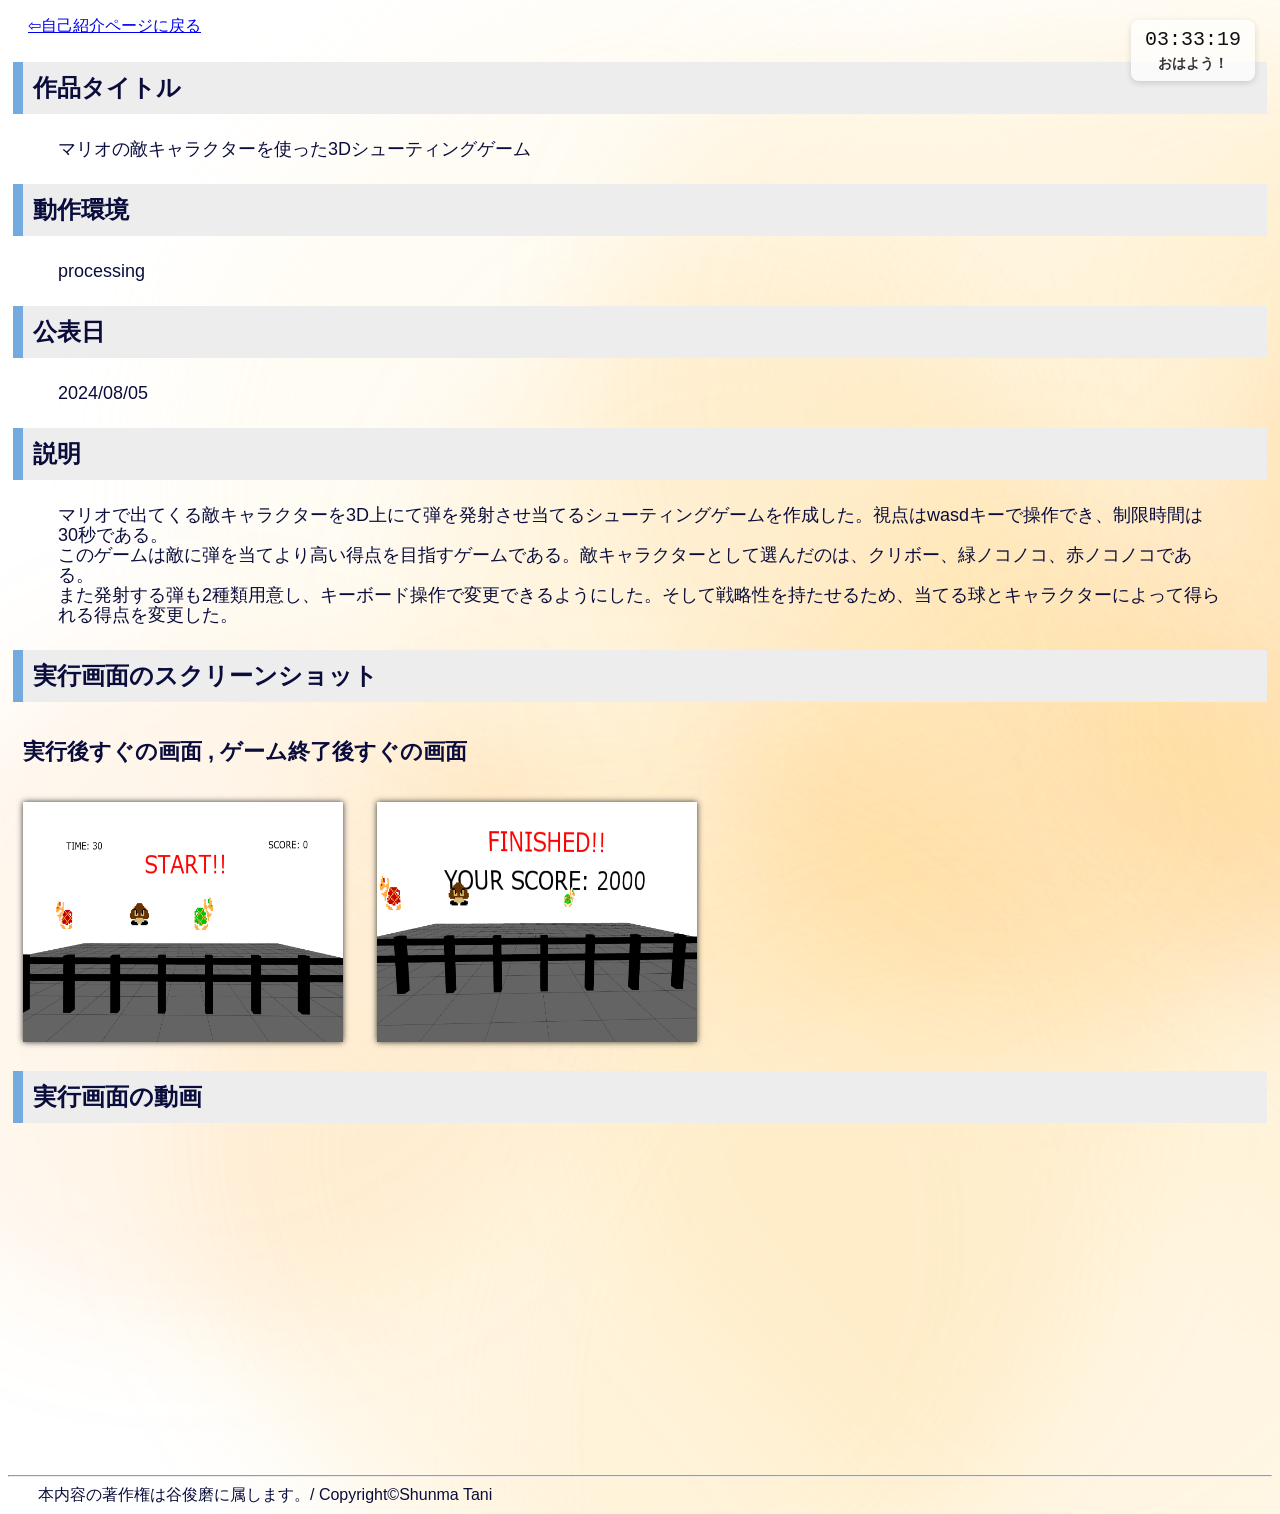
==== work1.html @ d7d2e288 "Add files via upload" ====
<!DOCTYPE html>
<html lang="jp">
<head>
    <meta charset="UTF-8">
    <meta name="viewport" content="width=device-width, initial-scale=1.0">
    <title>マリオの敵キャラクターを使った3Dシューティングゲーム</title>
    <link rel="stylesheet" href="style.css">
</head>
<body>
    <p class="back"><a href="index.html">⇦自己紹介ページに戻る</a></p>
    <h1 class="sub">作品タイトル</h1>
    <p class="sub">マリオの敵キャラクターを使った3Dシューティングゲーム</p>
    <h1 class="sub">動作環境</h1>
    <p class="sub">processing</p>
    <h1 class="sub">公表日</h1>
    <p class="sub">2024/08/05</p>
    <h1 class="sub">説明</h1>
    <p class="sub">
        マリオで出てくる敵キャラクターを3D上にて弾を発射させ当てるシューティングゲームを作成した。視点はwasdキーで操作でき、制限時間は30秒である。
        <br>このゲームは敵に弾を当てより高い得点を目指すゲームである。敵キャラクターとして選んだのは、クリボー、緑ノコノコ、赤ノコノコである。
        <br>また発射する弾も2種類用意し、キーボード操作で変更できるようにした。そして戦略性を持たせるため、当てる球とキャラクターによって得られる得点を変更した。
    </p>
    <h1 class="sub">実行画面のスクリーンショット</h1>
    <h2 class="sub">実行後すぐの画面 , ゲーム終了後すぐの画面</h2>
    <img src="Mario-1.png" alt="実行後すぐの画面" width="320" height="240">
    <img src="Mario-2.png" alt="ゲーム終了後すぐの画面" width="320" height="240">
    <h1 class="sub">実行画面の動画</h1>
    <iframe width="560" height="315" src="https://www.youtube.com/embed/vgleSVGtBDQ?si=dO-O5qfY40Dh6b62" title="YouTube video player" frameborder="0" allow="accelerometer; autoplay; clipboard-write; encrypted-media; gyroscope; picture-in-picture; web-share" referrerpolicy="strict-origin-when-cross-origin" allowfullscreen></iframe>    <hr>
    <footer>本内容の著作権は谷俊磨に属します。/ Copyright&copy;Shunma Tani</footer>
</body>
</html>
<script src="id.js"></script>
---- style.css ----
@charset "UTF-8";

body{
    font-family: sans-serif;
    color: rgb(10, 13, 60);
}

h1.main,h2.main{
    background-color:#EDEDED;
    border-color: chocolate;
    border-style: solid;
    border-width:0 0 0 10px;
    padding: 10px; margin: 25px 5px;
}

h1.main{
    font-size: 24px;
}

h2{
    font-size: 22px;
}

h1.sub{
    background-color:#EDEDED;
    border-color: rgb(116, 171, 222);
    border-style: solid;
    border-width:0 0 0 10px;
    padding: 10px; margin: 25px 5px;
    font-size: 24px;
}

h2.sub{
    padding: 10px; margin: 25px 5px;
}

h3{
    background-color:#EDEDED;
    border-color: rgb(116, 171, 222);
    border-style: solid;
    border-width:0 0 0 10px;
    padding: 10px;margin: 5px 5px;
    font-size:22px;
}

ul{
    line-height: 25px;
    padding: 0 100px;
}

p.main,p.sub{
    font-size: 18px;
    line-height: 20px;
    padding: 0 50px;
}

p.back{
    font-size: 16px;
    padding: 0 20px;
}

table td{
    padding: 3px;
    border: solid 1px #113366;
}

table{
    border-collapse: collapse;
    padding: 10px;margin: auto;
}

img{
    box-shadow: 0 0 6px #333;
    margin: 0 15px;
}

video,iframe{
    margin: 0 20px;
}

footer{
    padding: 0 30px;
}

ul {
    list-style-position: inside;  /* 点を内側に配置 */
    padding-left: 40px;           /* 余白を減らす */
    line-height: 25px;
}

ul li {
    margin-bottom: 15px;
    display: flex;
    align-items: center;           /* 点とボタンを縦方向中央揃え */
}

/* ====== ボタン（既存の見た目を維持） ====== */
ul li a.work-button {
    margin-left: 8px;              /* 点との間に少し余白 */
    display: inline-block;
    background: #4a90e2;
    color: #fff !important;
    padding: 10px 18px;
    border-radius: 10px;
    text-decoration: none;
    font-weight: 600;
    box-shadow: 0 4px #357ac6;
    transition: all 0.15s ease-in-out;
}

ul li a.work-button:hover {
    background: #5ba1f0;
}

ul li a.work-button:active {
    box-shadow: 0 1px #2c68aa;
    transform: translateY(3px);
}

/* ====== 作品カード ====== */
.works-container {
  display: grid;
  grid-template-columns: repeat(auto-fit, minmax(320px, 1fr));
  gap: 30px;
  padding: 20px 60px;
}

.work-card {
  display: block;
  text-decoration: none;
  color: inherit;
  background: #fff;
  border-radius: 14px;
  box-shadow: 0 3px 10px rgba(0,0,0,0.15);
  overflow: hidden;
  transition: transform 0.25s ease, box-shadow 0.25s ease;
  position: relative;
}

.work-card:hover {
  transform: translateY(-6px);
  box-shadow: 0 8px 20px rgba(0,0,0,0.25);
}

.work-card img {
  width: 100%;
  height: 200px;
  object-fit: cover;
}

.work-info {
  padding: 16px 20px;
}

.work-info h3 {
  font-size: 17px;
  color: #336699;
  margin-bottom: 8px;
}

.work-info p {
  font-size: 16px;
  color: #555;
  font-style: italic;
}

/* ====== 作品カードのホバーアニメーション ====== */
.work-card {
  display: block;
  text-decoration: none;
  color: inherit;
  background: #fff;
  border-radius: 12px;
  box-shadow: 0 3px 10px rgba(0,0,0,0.15);
  overflow: hidden;
  transition: transform 0.25s ease, box-shadow 0.25s ease;
  position: relative;
}

.work-card img {
  width: 100%;
  height: 200px;
  object-fit: cover;
  transition: transform 0.4s ease;
}

.work-card:hover {
  transform: translateY(-6px);
  box-shadow: 0 10px 25px rgba(0,0,0,0.25);
}

.work-card:hover img {
  transform: scale(1.08);
}

/* ====== 作品カードの全体配置調整 ====== */
.works-container {
  display: flex;
  flex-wrap: wrap;
  justify-content: flex-start; /* 左揃え */
  gap: 40px;
  padding-left: 60px; /* 全体を少しだけ左に寄せる */
}

/* ====== カード内の画像位置調整 ====== */
.work-card img {
  display: block;
  margin: 0 auto 20px 0; /* 左寄せに変更（auto→0） */
  width: 100%;
  height: auto;
  object-fit: cover;
  border-radius: 8px;
}

/* ====== カード自体の整列と影調整 ====== */
.work-card {
  background-color: #5a9bea;
  color: #fff;
  border-radius: 20px;
  box-shadow: 5px 5px 0px #326eb3;
  transition: transform 0.3s ease, box-shadow 0.3s ease;
  padding: 20px;
  width: 280px; /* 各カードの幅固定 */
}

.work-card:hover {
  transform: translateY(-5px);
  box-shadow: 10px 10px 0px #2d629c;
}


/* ===== 自己紹介 / 名前 表示部分の修正 ===== */
.header-intro {
  position: fixed;
  top: 30px;
  left: 50%;
  transform: translateX(-50%);
  font-size: 28px;
  color: #000;
  background: rgba(255, 255, 255, 0.8);
  padding: 8px 20px;
  border-radius: 10px;
  border: 1px solid #ccc;
  z-index: 1000;
  display: flex;
  align-items: center;
  gap: 15px;
  font-weight: 600;
}

/* /スラッシュ */
.header-intro span {
  color: #888;
}

/* 小さい画面（スマホなど）でも中央に残るように */
@media screen and (max-width: 768px) {
  .header-intro {
    font-size: 20px;
    padding: 6px 14px;
    top: 15px;
  }
}

/* ===== 主な作品の画像サイズ修正 ===== */
.work-card img {
  width: 100%;
  max-width: 280px;   /* ✅ 固定最大幅を設定 */
  height: auto;
  object-fit: cover;
  display: block;
  margin: 0 auto;
  border-radius: 10px;
}

/* カードコンテナの配置調整 */
.works-container {
  display: flex;
  flex-wrap: wrap;
  justify-content: center; /* ✅ 左寄せ→中央に変更（見た目が安定） */
  gap: 40px;
  padding: 20px;
}

.intro-content {
  position: relative;
  z-index: 10; /* 文字が三角形の上にくるように */
}

/* ====== イントロ画面が流れるように設定 ====== */
#intro-section {
  position: relative; /* stickyを削除 */
  height: 100vh;
  width: 100%;
  background: #ffffff;
  z-index: 10;
  overflow: hidden;
}

/* メインコンテンツはイントロが終わった後に配置 */
#main-content {
  position: relative;
  background-color: #ffffff;
  z-index: 20;
  min-height: 101vh;
  /* 最初のh1(元々のタイトル)が不要ならここで消す */
  padding-top: 20px;
}

/* 三角形背景 */
#geometric-bg {
  position: absolute;
  top: 0;
  left: 0;
  width: 100%;
  height: 100%;
  z-index: 0;
}

/* 背景コンテナを最背面に配置 */
#main-geometric-bg {
    position: fixed;
    top: 0;
    left: 0;
    width: 100%;
    height: 100%;
    z-index: -1;
    overflow: hidden;
    pointer-events: none;
}

/* 各ページのbodyが背景を隠さないように透過させる */
body {
    background-color: #fff; /* または transparent */
    position: relative;
    min-height: 100vh;
}
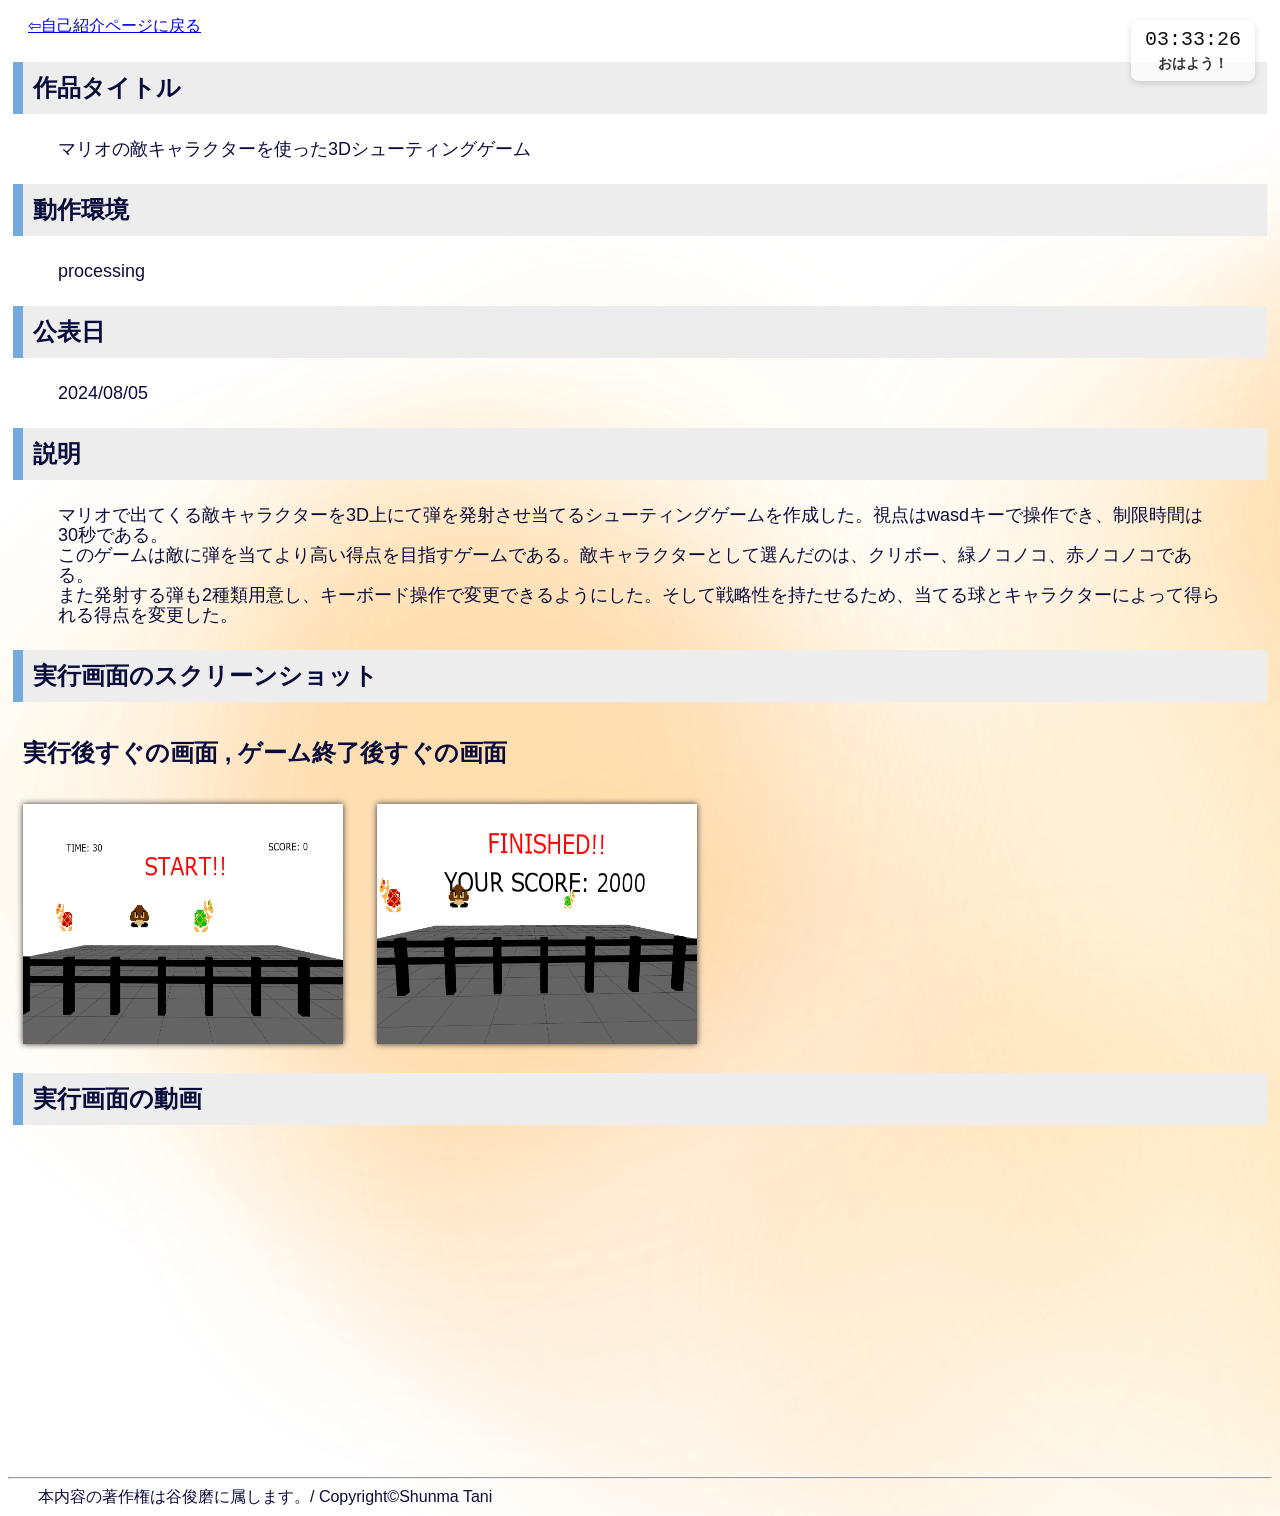
==== commit d31206fc: "Add files via upload" ====
--- a/work1.html
+++ b/work1.html
@@ -4,7 +4,7 @@
     <meta charset="UTF-8">
     <meta name="viewport" content="width=device-width, initial-scale=1.0">
     <title>マリオの敵キャラクターを使った3Dシューティングゲーム</title>
-    <link rel="stylesheet" href="style.css">
+    <link rel="stylesheet" href="work.css">
 </head>
 <body>
     <p class="back"><a href="index.html">⇦自己紹介ページに戻る</a></p>
--- a/work.css
+++ b/work.css
@@ -0,0 +1,92 @@
+@charset "UTF-8";
+
+body{
+    font-family:sans-serif;
+    color:rgb(10,13,60);
+    background:white;
+}
+
+/* 見出し */
+
+h1.sub{
+    background:#EDEDED;
+    border-left:10px solid rgb(116,171,222);
+
+    padding:10px;
+    margin:25px 5px;
+
+    font-size:24px;
+}
+
+h2.sub{
+    padding:10px;
+    margin:25px 5px;
+}
+
+h3{
+    background:#EDEDED;
+    border-left:10px solid rgb(116,171,222);
+
+    padding:10px;
+    margin:5px;
+
+    font-size:22px;
+}
+
+/* 本文 */
+
+p.sub{
+    font-size:18px;
+    line-height:20px;
+    padding:0 50px;
+}
+
+p.back{
+    padding:0 20px;
+}
+
+footer{
+    padding:0 30px;
+}
+
+/* 画像 */
+
+img{
+    margin:0 15px;
+    box-shadow:0 0 6px #333;
+}
+
+video,
+iframe{
+    margin:0 20px;
+}
+
+/* ===== 時計 ===== */
+
+#clock-container{
+    position:fixed;
+    top:20px;
+    right:25px;
+
+    background:rgba(255,255,255,0.7);
+    padding:8px 14px;
+    border-radius:8px;
+
+    font-family:monospace;
+    text-align:center;
+
+    z-index:999;
+    box-shadow:0 2px 6px rgba(0,0,0,0.15);
+}
+
+#clock{
+    font-size:20px;
+    color:#111;
+}
+
+#greeting{
+    font-size:14px;
+    color:#333;
+    margin-top:4px;
+    font-weight:bold;
+}
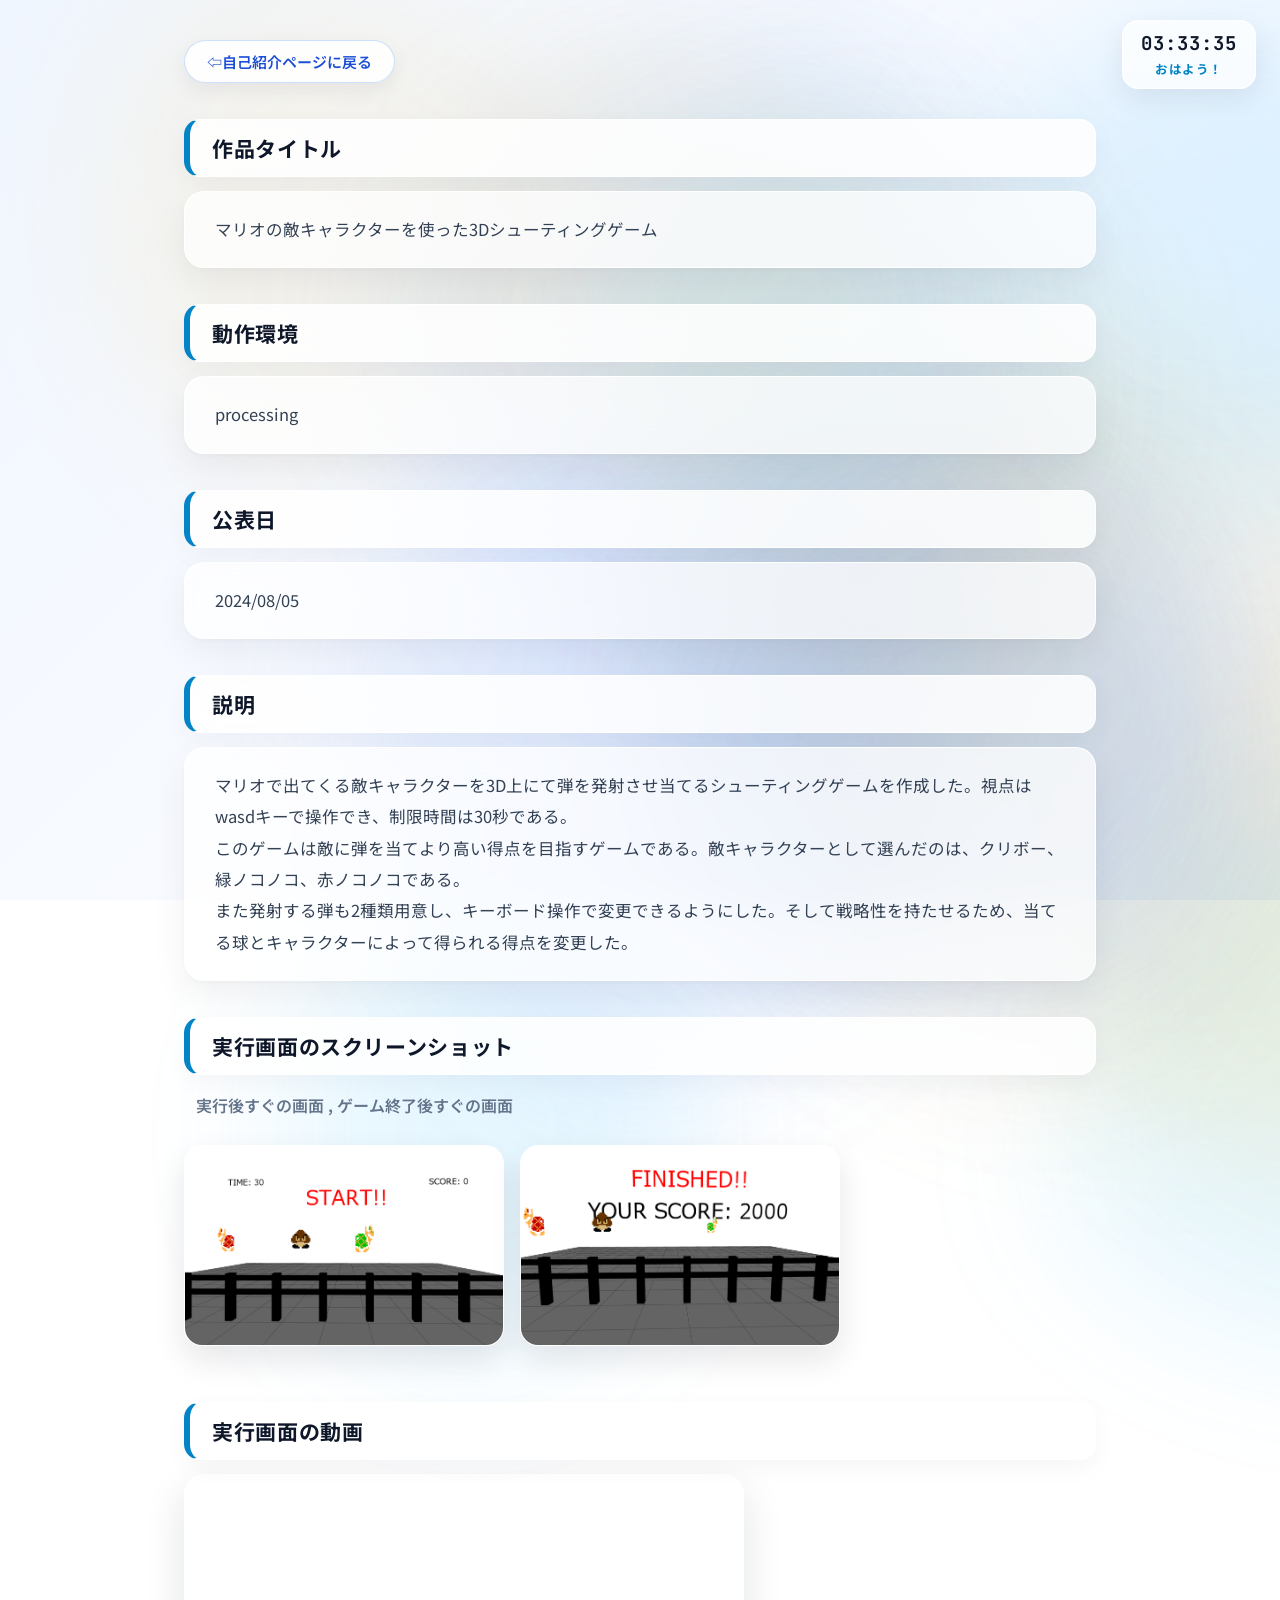
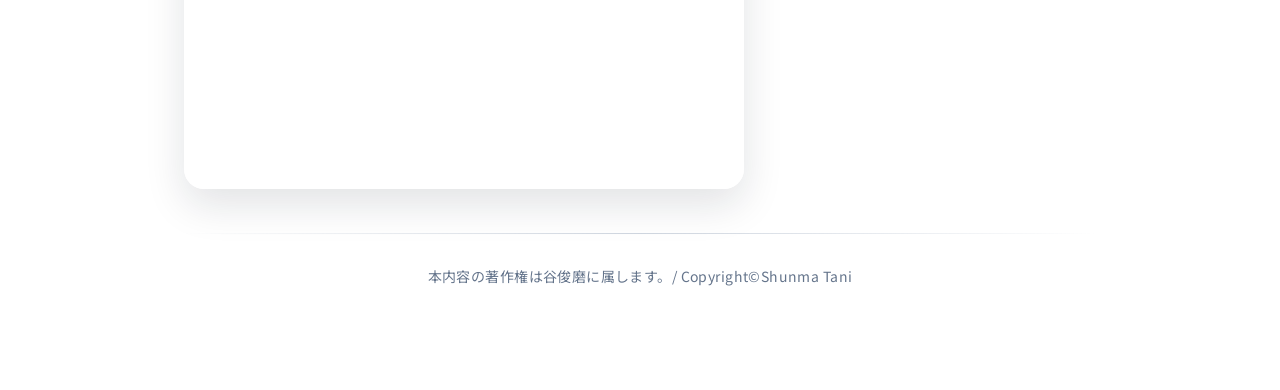
==== commit 77a9d454: "Add files via upload" ====
--- a/work1.html
+++ b/work1.html
@@ -1,32 +1,35 @@
-<!DOCTYPE html>
-<html lang="jp">
-<head>
-    <meta charset="UTF-8">
-    <meta name="viewport" content="width=device-width, initial-scale=1.0">
-    <title>マリオの敵キャラクターを使った3Dシューティングゲーム</title>
-    <link rel="stylesheet" href="work.css">
-</head>
-<body>
-    <p class="back"><a href="index.html">⇦自己紹介ページに戻る</a></p>
-    <h1 class="sub">作品タイトル</h1>
-    <p class="sub">マリオの敵キャラクターを使った3Dシューティングゲーム</p>
-    <h1 class="sub">動作環境</h1>
-    <p class="sub">processing</p>
-    <h1 class="sub">公表日</h1>
-    <p class="sub">2024/08/05</p>
-    <h1 class="sub">説明</h1>
-    <p class="sub">
-        マリオで出てくる敵キャラクターを3D上にて弾を発射させ当てるシューティングゲームを作成した。視点はwasdキーで操作でき、制限時間は30秒である。
-        <br>このゲームは敵に弾を当てより高い得点を目指すゲームである。敵キャラクターとして選んだのは、クリボー、緑ノコノコ、赤ノコノコである。
-        <br>また発射する弾も2種類用意し、キーボード操作で変更できるようにした。そして戦略性を持たせるため、当てる球とキャラクターによって得られる得点を変更した。
-    </p>
-    <h1 class="sub">実行画面のスクリーンショット</h1>
-    <h2 class="sub">実行後すぐの画面 , ゲーム終了後すぐの画面</h2>
-    <img src="Mario-1.png" alt="実行後すぐの画面" width="320" height="240">
-    <img src="Mario-2.png" alt="ゲーム終了後すぐの画面" width="320" height="240">
-    <h1 class="sub">実行画面の動画</h1>
-    <iframe width="560" height="315" src="https://www.youtube.com/embed/vgleSVGtBDQ?si=dO-O5qfY40Dh6b62" title="YouTube video player" frameborder="0" allow="accelerometer; autoplay; clipboard-write; encrypted-media; gyroscope; picture-in-picture; web-share" referrerpolicy="strict-origin-when-cross-origin" allowfullscreen></iframe>    <hr>
-    <footer>本内容の著作権は谷俊磨に属します。/ Copyright&copy;Shunma Tani</footer>
-</body>
-</html>
+<!DOCTYPE html>
+<html lang="jp">
+<head>
+    <meta charset="UTF-8">
+    <meta name="viewport" content="width=device-width, initial-scale=1.0">
+    <title>マリオの敵キャラクターを使った3Dシューティングゲーム</title>
+        <link rel="preconnect" href="https://fonts.googleapis.com">
+    <link rel="preconnect" href="https://fonts.gstatic.com" crossorigin>
+    <link href="https://fonts.googleapis.com/css2?family=Inter:wght@400;600;700&family=JetBrains+Mono:wght@500;700&family=Noto+Sans+JP:wght@400;500;700&display=swap" rel="stylesheet">
+    <link rel="stylesheet" href="work.css">
+</head>
+<body>
+    <p class="back"><a href="index.html">⇦自己紹介ページに戻る</a></p>
+    <h1 class="sub">作品タイトル</h1>
+    <p class="sub">マリオの敵キャラクターを使った3Dシューティングゲーム</p>
+    <h1 class="sub">動作環境</h1>
+    <p class="sub">processing</p>
+    <h1 class="sub">公表日</h1>
+    <p class="sub">2024/08/05</p>
+    <h1 class="sub">説明</h1>
+    <p class="sub">
+        マリオで出てくる敵キャラクターを3D上にて弾を発射させ当てるシューティングゲームを作成した。視点はwasdキーで操作でき、制限時間は30秒である。
+        <br>このゲームは敵に弾を当てより高い得点を目指すゲームである。敵キャラクターとして選んだのは、クリボー、緑ノコノコ、赤ノコノコである。
+        <br>また発射する弾も2種類用意し、キーボード操作で変更できるようにした。そして戦略性を持たせるため、当てる球とキャラクターによって得られる得点を変更した。
+    </p>
+    <h1 class="sub">実行画面のスクリーンショット</h1>
+    <h2 class="sub">実行後すぐの画面 , ゲーム終了後すぐの画面</h2>
+    <img src="Mario-1.png" alt="実行後すぐの画面" width="320" height="240">
+    <img src="Mario-2.png" alt="ゲーム終了後すぐの画面" width="320" height="240">
+    <h1 class="sub">実行画面の動画</h1>
+    <iframe width="560" height="315" src="https://www.youtube.com/embed/vgleSVGtBDQ?si=dO-O5qfY40Dh6b62" title="YouTube video player" frameborder="0" allow="accelerometer; autoplay; clipboard-write; encrypted-media; gyroscope; picture-in-picture; web-share" referrerpolicy="strict-origin-when-cross-origin" allowfullscreen></iframe>    <hr>
+    <footer>本内容の著作権は谷俊磨に属します。/ Copyright&copy;Shunma Tani</footer>
+</body>
+</html>
 <script src="id.js"></script>
--- a/work.css
+++ b/work.css
@@ -1,92 +1,635 @@
-@charset "UTF-8";
-
-body{
-    font-family:sans-serif;
-    color:rgb(10,13,60);
-    background:white;
-}
-
-/* 見出し */
-
-h1.sub{
-    background:#EDEDED;
-    border-left:10px solid rgb(116,171,222);
-
-    padding:10px;
-    margin:25px 5px;
-
-    font-size:24px;
-}
-
-h2.sub{
-    padding:10px;
-    margin:25px 5px;
-}
-
-h3{
-    background:#EDEDED;
-    border-left:10px solid rgb(116,171,222);
-
-    padding:10px;
-    margin:5px;
-
-    font-size:22px;
-}
-
-/* 本文 */
-
-p.sub{
-    font-size:18px;
-    line-height:20px;
-    padding:0 50px;
-}
-
-p.back{
-    padding:0 20px;
-}
-
-footer{
-    padding:0 30px;
-}
-
-/* 画像 */
-
-img{
-    margin:0 15px;
-    box-shadow:0 0 6px #333;
-}
-
-video,
-iframe{
-    margin:0 20px;
-}
-
-/* ===== 時計 ===== */
-
-#clock-container{
-    position:fixed;
-    top:20px;
-    right:25px;
-
-    background:rgba(255,255,255,0.7);
-    padding:8px 14px;
-    border-radius:8px;
-
-    font-family:monospace;
-    text-align:center;
-
-    z-index:999;
-    box-shadow:0 2px 6px rgba(0,0,0,0.15);
-}
-
-#clock{
-    font-size:20px;
-    color:#111;
-}
-
-#greeting{
-    font-size:14px;
-    color:#333;
-    margin-top:4px;
-    font-weight:bold;
-}+@charset "UTF-8";
+
+:root {
+    --bg-gradient: linear-gradient(135deg, #f0f6ff 0%, #f8faff 50%, #eef5ff 100%);
+    --glass-bg: rgba(255, 255, 255, 0.75);
+    --glass-bg-strong: rgba(255, 255, 255, 0.86);
+    --glass-border: rgba(255, 255, 255, 0.94);
+    --glass-shadow: 0 14px 36px rgba(15, 23, 42, 0.06), 0 2px 6px rgba(15, 23, 42, 0.03);
+    --primary: #0284c7;
+    --primary-dark: #1d4ed8;
+    --text-main: #0f172a;
+    --text-sub: #334155;
+    --text-muted: #64748b;
+}
+
+* {
+    box-sizing: border-box;
+}
+
+body {
+    max-width: 960px;
+    margin: 0 auto;
+    padding: 40px 24px 80px;
+    font-family: 'Noto Sans JP', 'Inter', sans-serif;
+    color: var(--text-main);
+    background: var(--bg-gradient);
+    background-attachment: fixed;
+    min-height: 100vh;
+    overflow-x: hidden;
+    -webkit-font-smoothing: antialiased;
+}
+
+/* 戻るボタン */
+
+p.back {
+    margin: 0 0 28px;
+    padding: 0;
+}
+
+p.back a {
+    display: inline-flex;
+    align-items: center;
+    gap: 8px;
+    padding: 10px 22px;
+    font-size: 15px;
+    font-weight: 600;
+    color: var(--primary-dark);
+    text-decoration: none;
+    background: var(--glass-bg-strong);
+    backdrop-filter: blur(16px);
+    -webkit-backdrop-filter: blur(16px);
+    border: 1px solid rgba(59, 130, 246, 0.25);
+    border-radius: 999px;
+    box-shadow: 0 8px 20px rgba(15, 23, 42, 0.06);
+    transition: transform 0.25s ease, box-shadow 0.25s ease, background 0.25s ease;
+}
+
+p.back a:hover {
+    transform: translateX(-4px);
+    background: #ffffff;
+    box-shadow: 0 12px 26px rgba(37, 99, 235, 0.14);
+}
+
+/* 見出し */
+
+h1.sub,
+h3 {
+    background: var(--glass-bg-strong);
+    backdrop-filter: blur(16px);
+    -webkit-backdrop-filter: blur(16px);
+    border: 1px solid var(--glass-border);
+    border-left: 6px solid var(--primary);
+    border-radius: 16px;
+    padding: 13px 22px;
+    margin: 36px 0 14px;
+    font-size: 21px;
+    font-weight: 700;
+    letter-spacing: 0.03em;
+    color: var(--text-main);
+    box-shadow: 0 8px 24px rgba(15, 23, 42, 0.04);
+}
+
+h2.sub {
+    padding: 4px 12px;
+    margin: 12px 0 16px;
+    font-size: 16px;
+    font-weight: 600;
+    color: var(--text-muted);
+}
+
+/* 本文 */
+
+p.sub {
+    margin: 0 0 24px;
+    padding: 22px 30px;
+    font-size: 16.5px;
+    line-height: 1.9;
+    color: var(--text-sub);
+    background: var(--glass-bg);
+    backdrop-filter: blur(18px);
+    -webkit-backdrop-filter: blur(18px);
+    border: 1px solid var(--glass-border);
+    border-radius: 20px;
+    box-shadow: var(--glass-shadow);
+}
+
+/* 画像・動画 */
+
+img {
+    max-width: 100%;
+    height: auto;
+    margin: 8px 12px 20px 0;
+    border-radius: 18px;
+    border: 1px solid rgba(255, 255, 255, 0.9);
+    box-shadow: 0 14px 32px rgba(15, 23, 42, 0.1);
+    vertical-align: middle;
+    transition: transform 0.3s ease, box-shadow 0.3s ease;
+}
+
+img:hover {
+    transform: translateY(-4px);
+    box-shadow: 0 20px 40px rgba(15, 23, 42, 0.15);
+}
+
+video,
+iframe {
+    display: block;
+    max-width: 100%;
+    margin: 12px 0 28px;
+    border-radius: 20px;
+    border: 1px solid rgba(255, 255, 255, 0.9);
+    box-shadow: 0 16px 40px rgba(15, 23, 42, 0.12);
+}
+
+/* フッター・区切り線 */
+
+hr {
+    border: none;
+    height: 1px;
+    background: linear-gradient(90deg, transparent, rgba(148, 163, 184, 0.45), transparent);
+    margin: 44px 0 24px;
+}
+
+footer {
+    padding: 8px 0 24px;
+    text-align: center;
+    font-size: 14px;
+    color: var(--text-muted);
+    letter-spacing: 0.03em;
+}
+
+/* ===== 背景 ===== */
+
+#main-geometric-bg {
+    position: fixed;
+    inset: 0;
+    z-index: -1;
+    overflow: hidden;
+    pointer-events: none;
+}
+
+/* ===== 時計 ===== */
+
+#clock-container {
+    position: fixed;
+    top: 20px;
+    right: 24px;
+    background: rgba(255, 255, 255, 0.76);
+    backdrop-filter: blur(16px);
+    -webkit-backdrop-filter: blur(16px);
+    border: 1px solid rgba(255, 255, 255, 0.92);
+    padding: 10px 18px;
+    border-radius: 16px;
+    text-align: center;
+    z-index: 999;
+    box-shadow: 0 10px 28px rgba(15, 23, 42, 0.08);
+    transition: transform 0.25s ease, box-shadow 0.25s ease;
+}
+
+#clock-container:hover {
+    transform: translateY(-2px);
+    box-shadow: 0 14px 32px rgba(2, 132, 199, 0.15);
+}
+
+#clock {
+    font-family: 'JetBrains Mono', monospace;
+    font-size: 19px;
+    font-weight: 700;
+    color: var(--text-main);
+    letter-spacing: 0.05em;
+}
+
+#greeting {
+    font-size: 12.5px;
+    color: var(--primary);
+    margin-top: 3px;
+    font-weight: 700;
+    letter-spacing: 0.04em;
+}
+
+@media (max-width: 768px) {
+    body {
+        padding: 28px 16px 60px;
+    }
+
+    p.sub {
+        padding: 18px 20px;
+    }
+
+    iframe {
+        width: 100%;
+        height: auto;
+        aspect-ratio: 16 / 9;
+    }
+
+    #clock-container {
+        top: 12px;
+        right: 12px;
+        padding: 8px 14px;
+    }
+
+    #clock {
+        font-size: 16px;
+    }
+}
+
+
+/* ===== PWS Cup 2026 発表記録詳細ページ用スタイル ===== */
+
+.pws-hero-card {
+    background: var(--glass-bg-strong);
+    backdrop-filter: blur(20px);
+    -webkit-backdrop-filter: blur(20px);
+    border: 1px solid var(--glass-border);
+    border-radius: 26px;
+    padding: 32px 34px;
+    margin-bottom: 36px;
+    box-shadow: 0 18px 44px rgba(15, 23, 42, 0.07);
+}
+
+.pws-hero-badge-row {
+    display: flex;
+    flex-wrap: wrap;
+    gap: 10px;
+    align-items: center;
+    margin-bottom: 16px;
+}
+
+.pws-award-pill {
+    display: inline-flex;
+    align-items: center;
+    padding: 6px 16px;
+    font-size: 13.5px;
+    font-weight: 700;
+    color: #ffffff;
+    background: linear-gradient(135deg, #d97706 0%, #f59e0b 100%);
+    border-radius: 999px;
+    box-shadow: 0 6px 16px rgba(217, 119, 6, 0.28);
+}
+
+.pws-org-pill {
+    display: inline-flex;
+    align-items: center;
+    padding: 6px 14px;
+    font-size: 13px;
+    font-weight: 600;
+    color: #1e40af;
+    background: rgba(37, 99, 235, 0.1);
+    border: 1px solid rgba(37, 99, 235, 0.2);
+    border-radius: 999px;
+}
+
+.pws-hero-title {
+    margin: 0 0 8px;
+    font-size: 26px;
+    font-weight: 700;
+    color: var(--text-main);
+    letter-spacing: 0.02em;
+}
+
+.pws-hero-subtitle {
+    margin: 0 0 24px;
+    font-size: 17px;
+    font-weight: 600;
+    color: #0284c7;
+}
+
+.pws-meta-grid {
+    display: grid;
+    grid-template-columns: repeat(auto-fit, minmax(220px, 1fr));
+    gap: 14px;
+}
+
+.pws-meta-item {
+    background: rgba(255, 255, 255, 0.68);
+    border: 1px solid rgba(148, 163, 184, 0.22);
+    border-radius: 16px;
+    padding: 14px 18px;
+    display: flex;
+    flex-direction: column;
+    gap: 4px;
+}
+
+.pws-meta-label {
+    font-size: 12px;
+    font-weight: 700;
+    color: var(--text-muted);
+    letter-spacing: 0.04em;
+}
+
+.pws-meta-value {
+    font-size: 14.5px;
+    font-weight: 500;
+    color: var(--text-main);
+    line-height: 1.5;
+}
+
+/* フォトギャラリー */
+
+.pws-photo-grid {
+    display: grid;
+    grid-template-columns: repeat(auto-fit, minmax(260px, 1fr));
+    gap: 22px;
+    margin-bottom: 36px;
+}
+
+.pws-photo-card {
+    background: var(--glass-bg-strong);
+    backdrop-filter: blur(18px);
+    -webkit-backdrop-filter: blur(18px);
+    border: 1px solid var(--glass-border);
+    border-radius: 22px;
+    padding: 16px;
+    box-shadow: var(--glass-shadow);
+    display: flex;
+    flex-direction: column;
+    gap: 12px;
+}
+
+.pws-photo-card img {
+    width: 100%;
+    aspect-ratio: 4 / 3;
+    object-fit: contain;
+    background: #0f172a;
+    margin: 0;
+    border-radius: 14px;
+    cursor: zoom-in;
+}
+
+.pws-photo-caption {
+    display: flex;
+    flex-direction: column;
+    gap: 4px;
+    padding: 2px 6px;
+}
+
+.pws-photo-caption strong {
+    font-size: 15px;
+    color: var(--text-main);
+}
+
+.pws-photo-caption span {
+    font-size: 13px;
+    color: var(--text-muted);
+}
+
+/* 技術アプローチ 5つの柱 */
+
+.pws-tech-grid {
+    display: grid;
+    grid-template-columns: repeat(auto-fit, minmax(280px, 1fr));
+    gap: 20px;
+    margin-bottom: 36px;
+}
+
+.pws-tech-card {
+    position: relative;
+    background: var(--glass-bg);
+    backdrop-filter: blur(18px);
+    -webkit-backdrop-filter: blur(18px);
+    border: 1px solid var(--glass-border);
+    border-radius: 20px;
+    padding: 22px 24px;
+    box-shadow: var(--glass-shadow);
+    transition: transform 0.25s ease, box-shadow 0.25s ease;
+}
+
+.pws-tech-card:hover {
+    transform: translateY(-4px);
+    box-shadow: 0 18px 36px rgba(2, 132, 199, 0.12);
+}
+
+.pws-tech-num {
+    display: inline-block;
+    font-family: 'JetBrains Mono', monospace;
+    font-size: 13px;
+    font-weight: 700;
+    color: #0284c7;
+    background: rgba(2, 132, 199, 0.1);
+    border: 1px solid rgba(2, 132, 199, 0.22);
+    border-radius: 8px;
+    padding: 3px 10px;
+    margin-bottom: 10px;
+}
+
+.pws-tech-card h4 {
+    margin: 0 0 10px;
+    font-size: 16.5px;
+    font-weight: 700;
+    color: var(--text-main);
+    line-height: 1.45;
+}
+
+.pws-tech-card p {
+    margin: 0;
+    font-size: 14.5px;
+    line-height: 1.75;
+    color: var(--text-sub);
+}
+
+/* スライドビューア */
+
+.pws-slider-card {
+    background: var(--glass-bg-strong);
+    backdrop-filter: blur(20px);
+    -webkit-backdrop-filter: blur(20px);
+    border: 1px solid var(--glass-border);
+    border-radius: 24px;
+    padding: 22px;
+    margin-bottom: 36px;
+    box-shadow: var(--glass-shadow);
+}
+
+.pws-slider-main {
+    position: relative;
+    display: flex;
+    align-items: center;
+    justify-content: center;
+    gap: 14px;
+}
+
+.pws-slide-viewport {
+    width: 100%;
+    overflow: hidden;
+    border-radius: 16px;
+    background: #f8fafc;
+    border: 1px solid rgba(148, 163, 184, 0.25);
+}
+
+.pws-slide-img {
+    display: none;
+    width: 100%;
+    height: auto;
+    margin: 0 !important;
+    border-radius: 14px !important;
+    border: none !important;
+    box-shadow: none !important;
+    cursor: zoom-in;
+}
+
+.pws-slide-img.active-slide {
+    display: block;
+    animation: fadeIn 0.3s ease;
+}
+
+.pws-slider-btn {
+    flex-shrink: 0;
+    width: 44px;
+    height: 44px;
+    border-radius: 50%;
+    border: 1px solid rgba(2, 132, 199, 0.28);
+    background: rgba(255, 255, 255, 0.9);
+    color: #0284c7;
+    font-size: 24px;
+    font-weight: 700;
+    line-height: 1;
+    cursor: pointer;
+    display: flex;
+    align-items: center;
+    justify-content: center;
+    box-shadow: 0 6px 16px rgba(15, 23, 42, 0.08);
+    transition: transform 0.2s ease, background 0.2s ease, box-shadow 0.2s ease;
+}
+
+.pws-slider-btn:hover {
+    background: #0284c7;
+    color: #ffffff;
+    transform: scale(1.06);
+    box-shadow: 0 10px 22px rgba(2, 132, 199, 0.25);
+}
+
+.pws-slider-footer {
+    margin-top: 18px;
+    display: flex;
+    flex-direction: column;
+    align-items: center;
+    gap: 12px;
+}
+
+.pws-slide-counter {
+    font-family: 'JetBrains Mono', monospace;
+    font-size: 14px;
+    font-weight: 700;
+    color: #0284c7;
+}
+
+.pws-slider-dots {
+    display: flex;
+    flex-wrap: wrap;
+    justify-content: center;
+    gap: 8px;
+}
+
+.pws-dot {
+    padding: 6px 13px;
+    font-family: 'Noto Sans JP', 'Inter', sans-serif;
+    font-size: 12.5px;
+    font-weight: 600;
+    color: var(--text-sub);
+    background: rgba(255, 255, 255, 0.75);
+    border: 1px solid rgba(148, 163, 184, 0.3);
+    border-radius: 999px;
+    cursor: pointer;
+    transition: all 0.2s ease;
+}
+
+.pws-dot:hover {
+    border-color: #0284c7;
+    color: #0284c7;
+}
+
+.pws-dot.active-dot {
+    background: linear-gradient(135deg, #2563eb, #0284c7);
+    color: #ffffff;
+    border-color: transparent;
+    box-shadow: 0 6px 14px rgba(2, 132, 199, 0.28);
+}
+
+/* A0ポスター表示 */
+
+.pws-poster-container {
+    background: var(--glass-bg-strong);
+    backdrop-filter: blur(20px);
+    -webkit-backdrop-filter: blur(20px);
+    border: 1px solid var(--glass-border);
+    border-radius: 24px;
+    padding: 22px;
+    margin-bottom: 36px;
+    box-shadow: var(--glass-shadow);
+    text-align: center;
+}
+
+.pws-poster-img {
+    width: 100%;
+    max-width: 880px;
+    height: auto;
+    margin: 0 auto !important;
+    display: block;
+    border-radius: 16px;
+    cursor: zoom-in;
+}
+
+/* 画像拡大ライトボックス（モーダル） */
+
+#pws-lightbox {
+    position: fixed;
+    inset: 0;
+    z-index: 2000;
+    background: rgba(15, 23, 42, 0.82);
+    backdrop-filter: blur(10px);
+    -webkit-backdrop-filter: blur(10px);
+    display: none;
+    align-items: center;
+    justify-content: center;
+    flex-direction: column;
+    padding: 24px;
+    cursor: zoom-out;
+}
+
+#pws-lightbox.open {
+    display: flex;
+    animation: fadeIn 0.25s ease;
+}
+
+#pws-lightbox img {
+    max-width: 94vw;
+    max-height: 82vh;
+    width: auto;
+    height: auto;
+    margin: 0;
+    border-radius: 16px;
+    border: 2px solid rgba(255, 255, 255, 0.9);
+    box-shadow: 0 24px 64px rgba(0, 0, 0, 0.45);
+    object-fit: contain;
+}
+
+#pws-lightbox-caption {
+    margin-top: 14px;
+    padding: 8px 20px;
+    font-size: 14.5px;
+    font-weight: 600;
+    color: #ffffff;
+    background: rgba(15, 23, 42, 0.75);
+    border: 1px solid rgba(255, 255, 255, 0.25);
+    border-radius: 999px;
+    text-align: center;
+}
+
+#pws-lightbox-close {
+    position: absolute;
+    top: 20px;
+    right: 24px;
+    padding: 8px 18px;
+    font-size: 14px;
+    font-weight: 700;
+    color: #ffffff;
+    background: rgba(255, 255, 255, 0.18);
+    border: 1px solid rgba(255, 255, 255, 0.4);
+    border-radius: 999px;
+    cursor: pointer;
+}
+
+@media (max-width: 768px) {
+    .pws-hero-card {
+        padding: 22px 20px;
+    }
+    .pws-hero-title {
+        font-size: 21px;
+    }
+    .pws-slider-btn {
+        width: 36px;
+        height: 36px;
+        font-size: 20px;
+    }
+}
